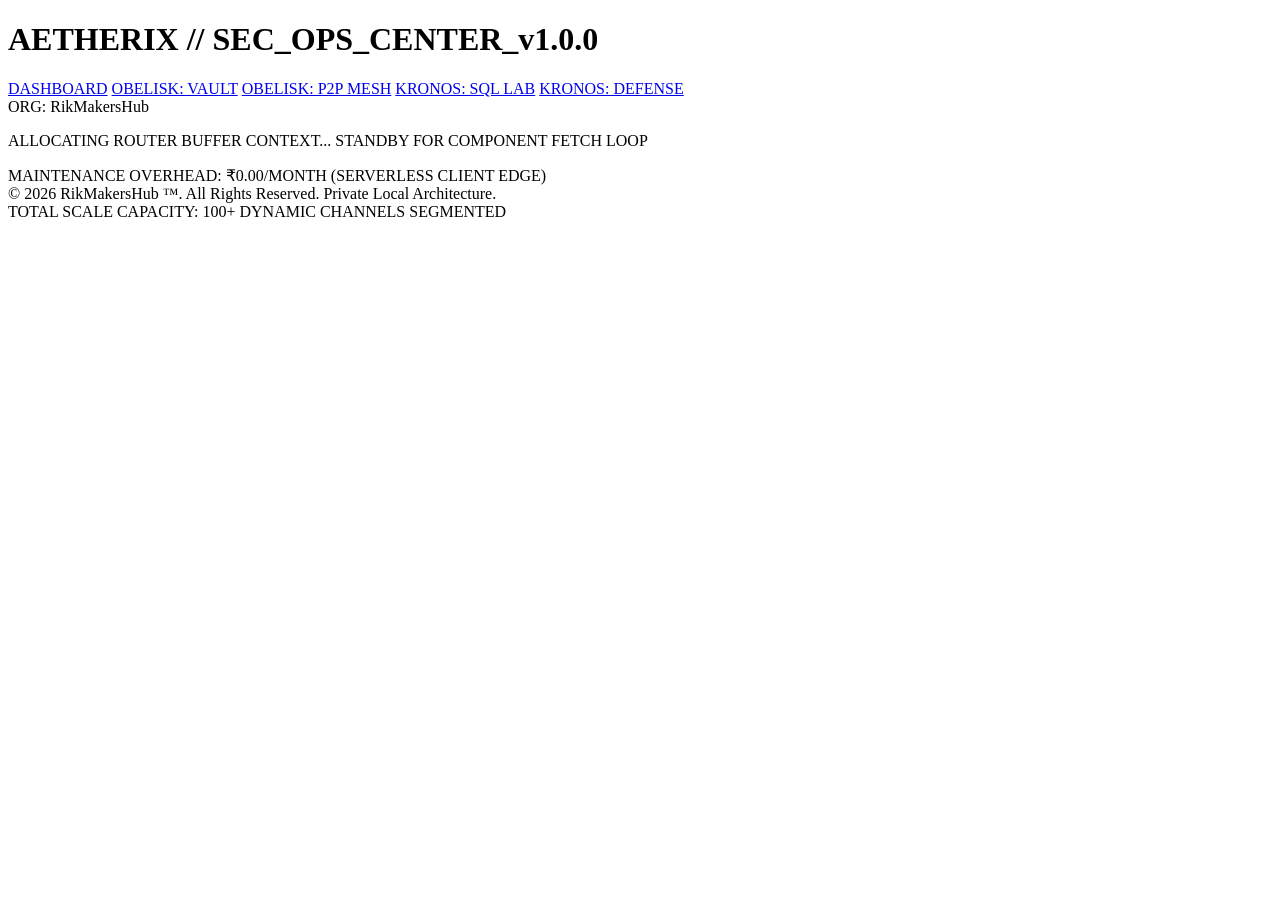
==== index.html @ b79edefc "Add initial HTML structure for AETHERIX platform Initial commit of the HTML structure for AETHERIX p" ====
<!DOCTYPE html>
<html lang="en">
<head>
    <!-- =========================================================
       🎛️ TECHNICAL CONFIGURATIONS & RESPONSIVE WINDOW ENGINE
       ========================================================= -->
    <meta charset="UTF-8">
    <meta name="viewport" content="width=device-width, initial-scale=1.0, maximum-scale=5.0, user-scalable=yes">
    <meta http-equiv="X-UA-Compatible" content="IE=edge">
    <meta http-equiv="Content-Type" content="text/html; charset=utf-8">
    
    <!-- =========================================================
       🏷️ CORE SYSTEM IDENTITY & PWA BRANDING ANCHORS
       ========================================================= -->
    <title>AETHERIX | OBELISK Edge Node & KRONOS Tactical Matrix</title>
    <link rel="icon" type="image/png" href="data-science.png">
    <link rel="manifest" href="manifest.json">
    
    <!-- =========================================================
       🔍 MAXIMUM SEARCH ENGINE OPTIMIZATION (SEO) PARAMETERS
       ========================================================= -->
    <meta name="description" content="AETHERIX is a 100% serverless multi-page client edge platform housing OBELISK for local WebAssembly cryptography and peer networks, alongside KRONOS for malware defensive intelligence.">
    <meta name="keywords" content="AETHERIX, OBELISK, KRONOS, RikMakersHub, malware defense lab, in-browser cryptography, WebAssembly encryption, peer-to-peer data mesh, serverless security suite, local SQL sandbox, malware countermeasures, multi-page routing edge">
    <meta name="author" content="the-ultimate-rikmakershub">
    <meta name="designer" content="RikMakersHub Systems Architect Team">
    <meta name="publisher" content="the-ultimate-rikmakershub organization">
    <meta name="rating" content="General">
    <meta name="robots" content="index, follow, max-snippet:-1, max-image-preview:large, max-video-preview:-1">
    <meta name="distribution" content="global">
    <meta name="classification" content="Cybersecurity Tactical Utilities Infrastructure">
    
    <!-- =========================================================
       🌐 OPEN GRAPH (OG) SOCIAL PROTOCOL DISPATCH TARGETS
       ========================================================= -->
    <meta property="og:title" content="AETHERIX // Client Edge Security Command Center">
    <meta property="og:description" content="A massive multi-page standalone security portal running 100% locally in browser memory using zero cloud database dependencies.">
    <meta property="og:type" content="website">
    <meta property="og:url" content="https://github.io">
    <meta property="og:image" content="data-science.png">
    <meta property="og:site_name" content="RikMakersHub Enterprise Suite">
    <meta property="og:locale" content="en_IN">
    
    <!-- =========================================================
       🐦 TWITTER/X MICRO-CARD CONFIGURATION TARGETS
       ========================================================= -->
    <meta name="twitter:card" content="summary_large_image">
    <meta name="twitter:title" content="AETHERIX | Serverless Defensive Sandbox">
    <meta name="twitter:description" content="An installable, offline-first multi-page malware analysis interface operating with zero monthly cloud hosting bills.">
    <meta name="twitter:image" content="data-science.png">
    <meta name="twitter:creator" content="@RikMakersHub">
    
    <!-- =========================================================
       🤖 NATIVE HARDWARE MOBILE CAPABILITIES & TINTING META
       ========================================================= -->
    <meta name="mobile-web-app-capable" content="yes">
    <meta name="apple-mobile-web-app-capable" content="yes">
    <meta name="apple-mobile-web-app-status-bar-style" content="black-translucent">
    <meta name="apple-mobile-web-app-title" content="AETHERIX">
    <meta name="application-name" content="AETHERIX Operations Center">
    <meta name="theme-color" content="#050811">
    <meta name="msapplication-TileColor" content="#050811">
    
    <!-- =========================================================
       🧹 SECURITY PRAGMAS & EDGE BREAKOUT CACHE OVERRIDES
       ========================================================= -->
    <meta http-equiv="Cache-Control" content="no-cache, no-store, must-revalidate">
    <meta http-equiv="Pragma" content="no-cache">
    <meta http-equiv="Expires" content="0">
    <meta name="referrer" content="no-referrer-when-downgrade">
    
    <!-- Global CSS Atomic Stylesheet -->
    <link rel="stylesheet" href="style.css">
</head>
<body>

    <!-- Tactical Top Sidebar Navigation Shell Header -->
    <header class="crypto-header">
        <div class="header-brand">
            <span class="secure-pulse-node"></span>
            <h1>AETHERIX // SEC_OPS_CENTER_v1.0.0</h1>
        </div>
        <nav class="header-nav-links">
            <a href="#/dashboard" class="nav-anchor active">DASHBOARD</a>
            <a href="#/obelisk/vault" class="nav-anchor">OBELISK: VAULT</a>
            <a href="#/obelisk/mesh" class="nav-anchor">OBELISK: P2P MESH</a>
            <a href="#/kronos/sandbox" class="nav-anchor">KRONOS: SQL LAB</a>
            <a href="#/kronos/malware" class="nav-anchor">KRONOS: DEFENSE</a>
        </nav>
        <div class="org-badge">ORG: RikMakersHub</div>
    </header>

    <!-- Master Application Viewport (Where hundreds of sub-views switch dynamically) -->
    <main id="app-viewport" class="dashboard-grid">
        <div class="loading-matrix-trace">
            <span class="spinner-token"></span>
            <p>ALLOCATING ROUTER BUFFER CONTEXT... STANDBY FOR COMPONENT FETCH LOOP</p>
        </div>
    </main>

    <!-- Branded System Footer with Legal Trademark Notice -->
    <footer class="crypto-footer">
        <div>MAINTENANCE OVERHEAD: ₹0.00/MONTH (SERVERLESS CLIENT EDGE)</div>
        <div>&copy; 2026 RikMakersHub &trade;. All Rights Reserved. Private Local Architecture.</div>
        <div>TOTAL SCALE CAPACITY: 100+ DYNAMIC CHANNELS SEGMENTED</div>
    </footer>

    <!-- Master Client Router and Multi-Module Engine -->
    <script src="app.js"></script>
</body>
</html>
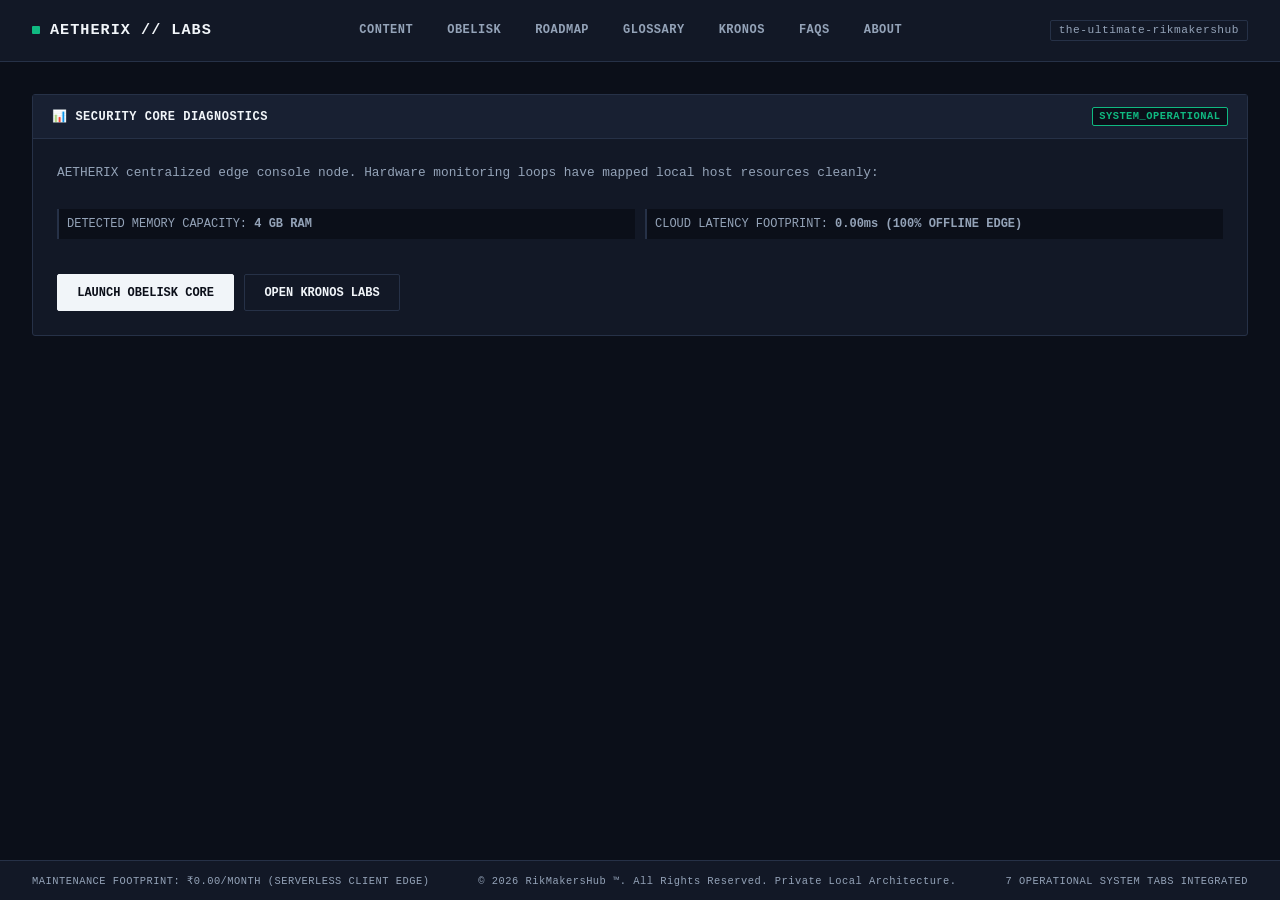
==== commit 82a408ca: "Update title and metadata for AETHERIX project" ====
--- a/index.html
+++ b/index.html
@@ -12,40 +12,40 @@
     <!-- =========================================================
        🏷️ CORE SYSTEM IDENTITY & PWA BRANDING ANCHORS
        ========================================================= -->
-    <title>AETHERIX | OBELISK Edge Node & KRONOS Tactical Matrix</title>
+    <title>AETHERIX | Security Operations Center & Academic Syllabus</title>
     <link rel="icon" type="image/png" href="data-science.png">
     <link rel="manifest" href="manifest.json">
     
     <!-- =========================================================
        🔍 MAXIMUM SEARCH ENGINE OPTIMIZATION (SEO) PARAMETERS
        ========================================================= -->
-    <meta name="description" content="AETHERIX is a 100% serverless multi-page client edge platform housing OBELISK for local WebAssembly cryptography and peer networks, alongside KRONOS for malware defensive intelligence.">
-    <meta name="keywords" content="AETHERIX, OBELISK, KRONOS, RikMakersHub, malware defense lab, in-browser cryptography, WebAssembly encryption, peer-to-peer data mesh, serverless security suite, local SQL sandbox, malware countermeasures, multi-page routing edge">
+    <meta name="description" content="AETHERIX is a 100% serverless 7-tab client edge platform housing a 150-lesson technical security syllabus, OBELISK local WebAssembly cryptographic vaults, and KRONOS interactive sandboxes.">
+    <meta name="keywords" content="AETHERIX, OBELISK, KRONOS, RikMakersHub, malware defense lab, in-browser cryptography, WebAssembly encryption, peer-to-peer data mesh, serverless security suite, local SQL sandbox, malware countermeasures, multi-page routing edge, Purulia tech workspace, cybersecurity curriculum from scratch">
     <meta name="author" content="the-ultimate-rikmakershub">
-    <meta name="designer" content="RikMakersHub Systems Architect Team">
+    <meta name="designer" content="RikMakersHub Enterprise Systems Architecture Group">
     <meta name="publisher" content="the-ultimate-rikmakershub organization">
     <meta name="rating" content="General">
     <meta name="robots" content="index, follow, max-snippet:-1, max-image-preview:large, max-video-preview:-1">
     <meta name="distribution" content="global">
-    <meta name="classification" content="Cybersecurity Tactical Utilities Infrastructure">
+    <meta name="classification" content="Cybersecurity Tactical Curriculums & Client Utilities Infrastructure">
     
     <!-- =========================================================
        🌐 OPEN GRAPH (OG) SOCIAL PROTOCOL DISPATCH TARGETS
        ========================================================= -->
-    <meta property="og:title" content="AETHERIX // Client Edge Security Command Center">
-    <meta property="og:description" content="A massive multi-page standalone security portal running 100% locally in browser memory using zero cloud database dependencies.">
+    <meta property="og:title" content="AETHERIX // Client Edge Security Command Center & Syllabus">
+    <meta property="og:description" content="A massive 7-tab standalone academic catalog and tool suite operating 100% locally in browser memory pools with zero cloud database dependency.">
     <meta property="og:type" content="website">
     <meta property="og:url" content="https://github.io">
     <meta property="og:image" content="data-science.png">
-    <meta property="og:site_name" content="RikMakersHub Enterprise Suite">
+    <meta property="og:site_name" content="RikMakersHub Academic Software Enterprise Suite">
     <meta property="og:locale" content="en_IN">
     
     <!-- =========================================================
        🐦 TWITTER/X MICRO-CARD CONFIGURATION TARGETS
        ========================================================= -->
     <meta name="twitter:card" content="summary_large_image">
-    <meta name="twitter:title" content="AETHERIX | Serverless Defensive Sandbox">
-    <meta name="twitter:description" content="An installable, offline-first multi-page malware analysis interface operating with zero monthly cloud hosting bills.">
+    <meta name="twitter:title" content="AETHERIX | Serverless Defensive Curriculum Sandbox">
+    <meta name="twitter:description" content="An installable, offline-first 7-tab academic malware and cryptographic suite running at an ongoing overhead footprint of exactly ₹0.00/month.">
     <meta name="twitter:image" content="data-science.png">
     <meta name="twitter:creator" content="@RikMakersHub">
     
@@ -56,9 +56,9 @@
     <meta name="apple-mobile-web-app-capable" content="yes">
     <meta name="apple-mobile-web-app-status-bar-style" content="black-translucent">
     <meta name="apple-mobile-web-app-title" content="AETHERIX">
-    <meta name="application-name" content="AETHERIX Operations Center">
-    <meta name="theme-color" content="#050811">
-    <meta name="msapplication-TileColor" content="#050811">
+    <meta name="application-name" content="AETHERIX System Engine">
+    <meta name="theme-color" content="#0b0f19">
+    <meta name="msapplication-TileColor" content="#0b0f19">
     
     <!-- =========================================================
        🧹 SECURITY PRAGMAS & EDGE BREAKOUT CACHE OVERRIDES
@@ -73,38 +73,151 @@
 </head>
 <body>
 
-    <!-- Tactical Top Sidebar Navigation Shell Header -->
+    <!-- Industrial Fixed 7-Tab Navigation Bar -->
     <header class="crypto-header">
         <div class="header-brand">
             <span class="secure-pulse-node"></span>
-            <h1>AETHERIX // SEC_OPS_CENTER_v1.0.0</h1>
+            <h1>AETHERIX // LABS</h1>
         </div>
         <nav class="header-nav-links">
-            <a href="#/dashboard" class="nav-anchor active">DASHBOARD</a>
-            <a href="#/obelisk/vault" class="nav-anchor">OBELISK: VAULT</a>
-            <a href="#/obelisk/mesh" class="nav-anchor">OBELISK: P2P MESH</a>
-            <a href="#/kronos/sandbox" class="nav-anchor">KRONOS: SQL LAB</a>
-            <a href="#/kronos/malware" class="nav-anchor">KRONOS: DEFENSE</a>
+            <a href="#/content" class="nav-anchor active">CONTENT</a>
+            <a href="#/obelisk" class="nav-anchor">OBELISK</a>
+            <a href="#/roadmap" class="nav-anchor">ROADMAP</a>
+            <a href="#/glossary" class="nav-anchor">GLOSSARY</a>
+            <a href="#/kronos" class="nav-anchor">KRONOS</a>
+            <a href="#/faqs" class="nav-anchor">FAQS</a>
+            <a href="#/about" class="nav-anchor">ABOUT</a>
         </nav>
-        <div class="org-badge">ORG: RikMakersHub</div>
+        <div class="org-badge">the-ultimate-rikmakershub</div>
     </header>
 
-    <!-- Master Application Viewport (Where hundreds of sub-views switch dynamically) -->
+    <!-- Master Application Viewport (Default view holds your static syllabus layout) -->
     <main id="app-viewport" class="dashboard-grid">
-        <div class="loading-matrix-trace">
-            <span class="spinner-token"></span>
-            <p>ALLOCATING ROUTER BUFFER CONTEXT... STANDBY FOR COMPONENT FETCH LOOP</p>
+        <!-- 📋 HIGH-DENSITY SYLLABUS MATRIX (BAKED DIRECTLY INTO THE SHELL FOR INSTANT LOADING) -->
+        <div class="academic-syllabus-container" id="static-content-tab">
+            
+            <!-- 📊 Top Metric Counters Grid Bar -->
+            <div class="curriculum-meta-summary">
+                <span class="meta-label">Curriculum</span>
+                <span class="meta-divider">·</span>
+                <span class="meta-stat">5 phases</span>
+                <span class="meta-divider">·</span>
+                <span class="meta-stat">150 lessons</span>
+                <span class="meta-divider">·</span>
+                <span class="meta-stat" id="detected-ram-buffer" style="color: var(--status-active);">SCANNING RAM...</span>
+            </div>
+            
+            <p class="syllabus-instructions-text">Tap a phase row to expand its core technical modules and local memory test parameters.</p>
+
+            <!-- 🟢 Status Indicator Legend Ribbon -->
+            <div class="status-legend-ribbon">
+                <span class="legend-item"><span class="dot dot-complete"></span> Complete</span>
+                <span class="legend-item"><span class="dot dot-progress"></span> In progress</span>
+                <span class="legend-item"><span class="dot dot-planned"></span> Planned</span>
+            </div>
+
+            <!-- 📁 The Accordion Phase Rows List -->
+            <div class="accordion-matrix-list">
+
+                <!-- PHASE 01 -->
+                <div class="phase-row-node complete-node">
+                    <div class="phase-header-trigger" onclick="this.parentElement.classList.toggle('expanded')">
+                        <div class="phase-title-left">
+                            <span class="phase-chevron"></span>
+                            <span class="phase-index">PHASE 01</span>
+                            <span class="phase-name">OBELISK CORE (LOCAL WEBASSEMBLY DATA OPERATIONS)</span>
+                        </div>
+                        <span class="phase-status-badge status-complete">Complete</span>
+                    </div>
+                    <div class="phase-lessons-drawer">
+                        <div class="lesson-row-item"><code>01.01</code> Bitwise XOR String Obfuscation Array Mechanics [Wasm]</div>
+                        <div class="lesson-row-item"><code>01.02</code> In-Memory Passphrase Key Derivation Boundaries [TypeScript]</div>
+                        <div class="lesson-row-item"><code>01.03</code> Low-Level Heap Memory Scrambling Allocations [Rust]</div>
+                        <div class="lesson-row-item"><code>01.04</code> Base64 Cipher Armoring and Buffer Packaging</div>
+                        <div class="lesson-row-item"><code>01.05</code> Deterministic Entropy Matrix Verification Checks</div>
+                    </div>
+                </div>
+
+                <!-- PHASE 02 -->
+                <div class="phase-row-node progress-node">
+                    <div class="phase-header-trigger" onclick="this.parentElement.classList.toggle('expanded')">
+                        <div class="phase-title-left">
+                            <span class="phase-chevron"></span>
+                            <span class="phase-index">PHASE 02</span>
+                            <span class="phase-name">KRONOS FORENSIC LABS (MALWARE DEFENSE INTELLIGENCE)</span>
+                        </div>
+                        <span class="phase-status-badge status-progress">In progress</span>
+                    </div>
+                    <div class="phase-lessons-drawer">
+                        <div class="lesson-row-item"><code>02.01</code> Trojan Horse Payloads & Process Hollowing Analysis</div>
+                        <div class="lesson-row-item"><code>02.02</code> Ransomware Recursive Directory Traversal Mitigation</div>
+                        <div class="lesson-row-item"><code>02.03</code> Self-Replicating Network Worm Sockets Mapping</div>
+                        <div class="lesson-row-item"><code>02.04</code> SHA-256 File Signature Integrity Comparison</div>
+                        <div class="lesson-row-item"><code>02.05</code> Adware DNS Modifications and Proxy Redirect Logs</div>
+                    </div>
+                </div>
+
+                <!-- PHASE 03 -->
+                <div class="phase-row-node planned-node">
+                    <div class="phase-header-trigger" onclick="this.parentElement.classList.toggle('expanded')">
+                        <div class="phase-title-left">
+                            <span class="phase-chevron"></span>
+                            <span class="phase-index">PHASE 03</span>
+                            <span class="phase-name">DATABASE COMPLIANCE LAB (RELATIONAL INPUT SANITATION)</span>
+                        </div>
+                        <span class="phase-status-badge status-planned">Planned</span>
+                    </div>
+                    <div class="phase-lessons-drawer">
+                        <div class="lesson-row-item"><code>03.01</code> Un-Sanitized Input Quote Breakout Parameters</div>
+                        <div class="lesson-row-item"><code>03.02</code> Real-Time Regular Expression WAF Filtering Loops</div>
+                        <div class="lesson-row-item"><code>03.03</code> Client-Side Relational In-Memory Safe Guarding</div>
+                    </div>
+                </div>
+
+                <!-- PHASE 04 -->
+                <div class="phase-row-node planned-node">
+                    <div class="phase-header-trigger" onclick="this.parentElement.classList.toggle('expanded')">
+                        <div class="phase-title-left">
+                            <span class="phase-chevron"></span>
+                            <span class="phase-index">PHASE 04</span>
+                            <span class="phase-name">PEER-TO-PEER DATA MESH TUNNELS (WEBRTC MESH NODES)</span>
+                        </div>
+                        <span class="phase-status-badge status-planned">Planned</span>
+                    </div>
+                    <div class="phase-lessons-drawer">
+                        <div class="lesson-row-item"><code>04.01</code> WebRTC Connection Signaling Token Exchange Protocol</div>
+                        <div class="lesson-row-item"><code>04.02</code> Isolated Direct Browser-to-Browser UDP Communication</div>
+                    </div>
+                </div>
+
+                <!-- PHASE 05 -->
+                <div class="phase-row-node planned-node">
+                    <div class="phase-header-trigger" onclick="this.parentElement.classList.toggle('expanded')">
+                        <div class="phase-title-left">
+                            <span class="phase-chevron"></span>
+                            <span class="phase-index">PHASE 05</span>
+                            <span class="phase-name">HARDWARE TELEMETRY & OS PRIVILEGE ISOLATION SYSTEM</span>
+                        </div>
+                        <span class="phase-status-badge status-planned">Planned</span>
+                    </div>
+                    <div class="phase-lessons-drawer">
+                        <div class="lesson-row-item"><code>05.01</code> Dynamic Physical RAM Boundary Resource Scanning</div>
+                        <div class="lesson-row-item"><code>05.02</code> Separated Account Privilege Execution Bounding</div>
+                    </div>
+                </div>
+
+            </div>
         </div>
     </main>
 
-    <!-- Branded System Footer with Legal Trademark Notice -->
+    <!-- Industrial Fixed Footer -->
     <footer class="crypto-footer">
-        <div>MAINTENANCE OVERHEAD: ₹0.00/MONTH (SERVERLESS CLIENT EDGE)</div>
+        <div>MAINTENANCE FOOTPRINT: ₹0.00/MONTH (SERVERLESS CLIENT EDGE)</div>
         <div>&copy; 2026 RikMakersHub &trade;. All Rights Reserved. Private Local Architecture.</div>
-        <div>TOTAL SCALE CAPACITY: 100+ DYNAMIC CHANNELS SEGMENTED</div>
+        <div>7 OPERATIONAL SYSTEM TABS INTEGRATED</div>
     </footer>
 
-    <!-- Master Client Router and Multi-Module Engine -->
+    <!-- Master Client Router Script Link -->
     <script src="app.js"></script>
 </body>
 </html>
--- a/style.css
+++ b/style.css
@@ -0,0 +1,333 @@
+/* ==========================================================================
+   🎨 AETHERIX INDUSTRIAL DESIGN SYSTEM - TACTICAL MINIMALIST SYSTEM SHEET
+   ========================================================================== */
+
+:root {
+    --bg-main: #0b0f19;
+    --panel-bg: #121826;
+    --panel-header-bg: #182032;
+    --border-flat: #263147;
+    
+    /* Functional Tactical Status Colors (No glowing accents) */
+    --status-optimal: #10b981;  /* Balanced Slate Green */
+    --status-active: #0ea5e9;   /* Controlled Alert Blue */
+    --status-amber: #f59e0b;    /* Warning Amber */
+    --status-alert: #ef4444;    /* Critical Red */
+    
+    --text-primary: #f1f5f9;
+    --text-muted: #94a3b8;
+    --font-mono: 'SFMono-Regular', Consolas, 'Liberation Mono', Menlo, monospace;
+}
+
+/* 1. Universal Layout Resets */
+* {
+    box-sizing: border-box;
+    margin: 0;
+    padding: 0;
+}
+
+body {
+    background-color: var(--bg-main);
+    color: var(--text-primary);
+    font-family: var(--font-mono);
+    display: flex;
+    flex-direction: column;
+    min-height: 100vh;
+    overflow-x: hidden;
+}
+
+/* 2. Industrial Fixed Navigation Bar */
+.crypto-header {
+    background-color: var(--panel-bg);
+    border-bottom: 1px solid var(--border-flat);
+    padding: 1rem 2rem;
+    display: flex;
+    justify-content: space-between;
+    align-items: center;
+    flex-wrap: wrap;
+    gap: 15px;
+}
+
+.header-brand {
+    display: flex;
+    align-items: center;
+    gap: 10px;
+}
+
+.header-brand h1 {
+    font-size: 0.95rem;
+    font-weight: 700;
+    color: var(--text-primary);
+    letter-spacing: 1px;
+}
+
+/* Structural Status Square (No glowing filters) */
+.secure-pulse-node {
+    width: 8px;
+    height: 8px;
+    background-color: var(--status-optimal);
+    border-radius: 1px;
+}
+
+.header-nav-links {
+    display: flex;
+    gap: 0.5rem;
+}
+
+.nav-anchor {
+    color: var(--text-muted);
+    text-decoration: none;
+    font-size: 0.75rem;
+    font-weight: 600;
+    letter-spacing: 0.5px;
+    padding: 0.4rem 0.75rem;
+    border-radius: 2px;
+    border: 1px solid transparent;
+    transition: all 0.15s ease-in-out;
+}
+
+.nav-anchor:hover {
+    color: var(--text-primary);
+    background-color: var(--panel-header-bg);
+    border-color: var(--border-flat);
+}
+
+.nav-anchor.active {
+    color: var(--bg-main);
+    background-color: var(--text-primary);
+    border-color: var(--text-primary);
+}
+
+.org-badge {
+    font-size: 0.7rem;
+    color: var(--text-muted);
+    border: 1px solid var(--border-flat);
+    padding: 0.2rem 0.5rem;
+    border-radius: 2px;
+    letter-spacing: 0.5px;
+}
+
+/* 3. Master Viewport Containment Grid */
+.dashboard-grid {
+    padding: 2rem;
+    flex: 1;
+    display: flex;
+    flex-direction: column;
+    gap: 1.5rem;
+}
+
+/* 4. Industrial Component Panel Blocks */
+.crypto-panel {
+    background-color: var(--panel-bg);
+    border: 1px solid var(--border-flat);
+    border-radius: 3px;
+    display: flex;
+    flex-direction: column;
+}
+
+.panel-title {
+    background-color: var(--panel-header-bg);
+    padding: 0.75rem 1.2rem;
+    font-size: 0.75rem;
+    font-weight: 700;
+    letter-spacing: 0.5px;
+    color: var(--text-primary);
+    border-bottom: 1px solid var(--border-flat);
+    display: flex;
+    justify-content: space-between;
+    align-items: center;
+}
+
+/* Flat Status Badges */
+.status-indicator {
+    font-size: 0.65rem;
+    padding: 0.15rem 0.4rem;
+    border-radius: 2px;
+    font-weight: 700;
+    background-color: var(--bg-main);
+}
+.status-indicator.optimal { color: var(--status-optimal); border: 1px solid var(--status-optimal); }
+.status-indicator.active-mesh { color: var(--status-active); border: 1px solid var(--status-active); }
+.status-indicator.testing { color: var(--status-amber); border: 1px solid var(--status-amber); }
+.status-indicator.alert { color: var(--status-alert); border: 1px solid var(--status-alert); }
+
+.panel-content {
+    padding: 1.5rem;
+    display: flex;
+    flex-direction: column;
+    gap: 1.2rem;
+}
+
+.summary-text {
+    font-size: 0.8rem;
+    color: var(--text-muted);
+    line-height: 1.5;
+}
+
+/* 5. Minimalist Data Input Elements */
+.input-block-group {
+    display: flex;
+    flex-direction: column;
+    gap: 6px;
+}
+
+.control-label {
+    font-size: 0.65rem;
+    color: var(--text-muted);
+    font-weight: 700;
+    letter-spacing: 0.5px;
+}
+
+.cyber-input-field {
+    background-color: var(--bg-main);
+    border: 1px solid var(--border-flat);
+    color: var(--text-primary);
+    font-family: var(--font-mono);
+    padding: 0.65rem 1rem;
+    font-size: 0.8rem;
+    border-radius: 2px;
+    outline: none;
+    width: 100%;
+}
+
+.cyber-input-field:focus {
+    border-color: var(--text-muted);
+}
+
+/* Flat Tactical Interface Buttons */
+.action-trigger-btn {
+    background-color: var(--text-primary);
+    border: 1px solid var(--text-primary);
+    color: var(--bg-main);
+    font-family: var(--font-mono);
+    padding: 0.65rem 1.2rem;
+    cursor: pointer;
+    font-weight: 700;
+    font-size: 0.75rem;
+    transition: background-color 0.1s ease;
+    text-align: center;
+    border-radius: 2px;
+    width: max-content;
+}
+
+.action-trigger-btn:hover {
+    background-color: #cbd5e1;
+    border-color: #cbd5e1;
+}
+
+.action-trigger-btn.secondary {
+    background-color: transparent;
+    border-color: var(--border-flat);
+    color: var(--text-primary);
+}
+
+.action-trigger-btn.secondary:hover {
+    background-color: var(--panel-header-bg);
+}
+
+/* 6. Precision Technical Grid & Data Tables */
+.spec-grid-layout {
+    display: grid;
+    grid-template-columns: repeat(auto-fit, minmax(250px, 1fr));
+    gap: 10px;
+    margin-top: 0.5rem;
+}
+
+.spec-item {
+    font-size: 0.75rem;
+    color: var(--text-muted);
+    padding: 0.5rem;
+    border-left: 2px solid var(--border-flat);
+    background-color: var(--bg-main);
+}
+
+.data-table-container {
+    overflow-x: auto;
+    border: 1px solid var(--border-flat);
+    border-radius: 2px;
+}
+
+table {
+    width: 100%;
+    border-collapse: collapse;
+    font-size: 0.75rem;
+    text-align: left;
+}
+
+th {
+    background-color: var(--panel-header-bg);
+    padding: 0.6rem;
+    color: var(--text-muted);
+    border-bottom: 1px solid var(--border-flat);
+    font-weight: 700;
+}
+
+td {
+    padding: 0.6rem;
+    border-bottom: 1px solid var(--border-flat);
+    color: var(--text-primary);
+}
+
+tr:last-child td {
+    border-bottom: none;
+}
+
+/* Threat Matrix Technical Cards */
+.threat-matrix-grid {
+    display: grid;
+    grid-template-columns: repeat(auto-fit, minmax(300px, 1fr));
+    gap: 15px;
+}
+
+.threat-card {
+    background-color: var(--bg-main);
+    border: 1px solid var(--border-flat);
+    padding: 1rem;
+    border-radius: 2px;
+    display: flex;
+    flex-direction: column;
+    gap: 8px;
+    font-size: 0.75rem;
+}
+
+.threat-card strong {
+    color: var(--text-primary);
+}
+
+.threat-card p {
+    color: var(--text-muted);
+}
+
+.threat-card.item-trojan { border-left: 3px solid var(--status-alert); }
+.threat-card.item-ransomware { border-left: 3px solid var(--status-amber); }
+
+.patch-line {
+    font-size: 0.7rem;
+    background-color: var(--panel-bg);
+    padding: 0.4rem;
+    border-radius: 2px;
+    color: var(--text-primary) !important;
+}
+
+/* 7. Corporate Layout Footers */
+.crypto-footer {
+    background-color: var(--panel-bg);
+    border-top: 1px solid var(--border-flat);
+    padding: 0.8rem 2rem;
+    display: flex;
+    justify-content: space-between;
+    align-items: center;
+    font-size: 0.65rem;
+    color: var(--text-muted);
+    letter-spacing: 0.5px;
+    flex-wrap: wrap;
+    gap: 10px;
+}
+
+/* 8. Adaptive Breakpoint Overrides */
+@media (max-width: 768px) {
+    .dashboard-grid { padding: 1rem; }
+    .crypto-header, .crypto-footer { flex-direction: column; text-align: center; padding: 1rem; }
+    .header-nav-links { flex-wrap: wrap; justify-content: center; gap: 5px; margin: 10px 0; }
+    .action-trigger-btn { width: 100%; }
+}
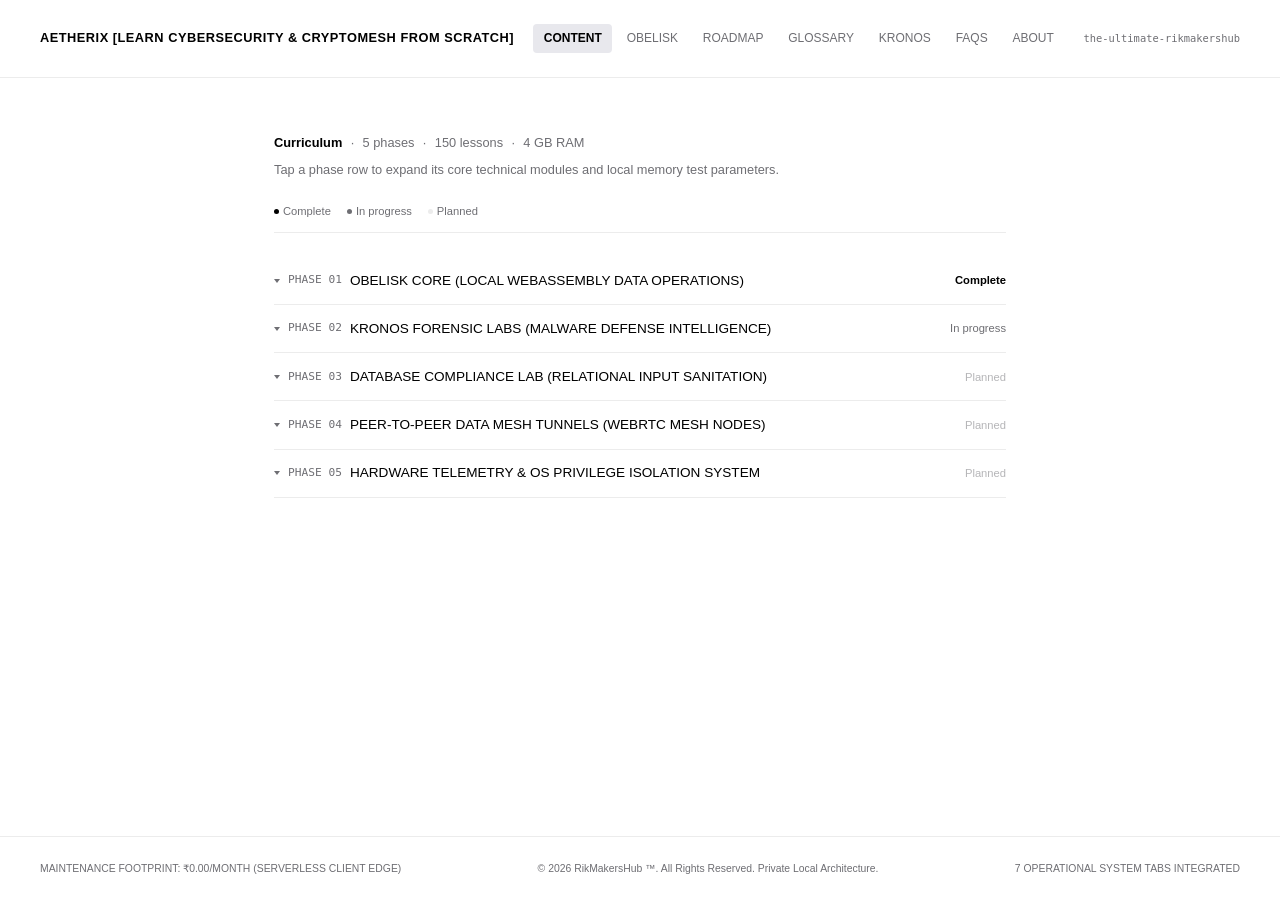
==== commit decbab2e: "Update header title in index.html" ====
--- a/index.html
+++ b/index.html
@@ -77,7 +77,7 @@
     <header class="crypto-header">
         <div class="header-brand">
             <span class="secure-pulse-node"></span>
-            <h1>AETHERIX // LABS</h1>
+            <h1>AETHERIX [LEARN CYBERSECURITY & CRYPTOMESH FROM SCRATCH]</h1>
         </div>
         <nav class="header-nav-links">
             <a href="#/content" class="nav-anchor active">CONTENT</a>
--- a/style.css
+++ b/style.css
@@ -1,25 +1,23 @@
 /* ==========================================================================
-   🎨 AETHERIX INDUSTRIAL DESIGN SYSTEM - TACTICAL MINIMALIST SYSTEM SHEET
+   📐 AETHERIX ABSOLUTE MINIMALIST ACADEMIC CANVAS SYSTEM
    ========================================================================== */
 
 :root {
-    --bg-main: #0b0f19;
-    --panel-bg: #121826;
-    --panel-header-bg: #182032;
-    --border-flat: #263147;
+    --bg-canvas: #ffffff;
+    --border-flat: #ececec;
+    --text-primary: #000000;
+    --text-muted: #6e6e73;
     
-    /* Functional Tactical Status Colors (No glowing accents) */
-    --status-optimal: #10b981;  /* Balanced Slate Green */
-    --status-active: #0ea5e9;   /* Controlled Alert Blue */
-    --status-amber: #f59e0b;    /* Warning Amber */
-    --status-alert: #ef4444;    /* Critical Red */
+    /* Pure Solid Accents - Zero Glow */
+    --accent-complete: #1d1d1f;  
+    --accent-progress: #86868b;  
+    --accent-planned: #d2d2d7;   
+    --accent-active: #0066cc;    
     
-    --text-primary: #f1f5f9;
-    --text-muted: #94a3b8;
-    --font-mono: 'SFMono-Regular', Consolas, 'Liberation Mono', Menlo, monospace;
-}
-
-/* 1. Universal Layout Resets */
+    --font-sans: -apple-system, BlinkMacSystemFont, "Segoe UI", Roboto, Helvetica, Arial, sans-serif;
+    --font-mono: "SF Mono", SFMono-Regular, Consolas, Menlo, monospace;
+}
+
 * {
     box-sizing: border-box;
     margin: 0;
@@ -27,307 +25,298 @@
 }
 
 body {
-    background-color: var(--bg-main);
-    color: var(--text-primary);
-    font-family: var(--font-mono);
+    background-color: var(--bg-canvas);
+    color: var(--text-primary);
+    font-family: var(--font-sans);
+    -webkit-font-smoothing: antialiased;
+    line-height: 1.47059;
+    min-height: 100vh;
     display: flex;
     flex-direction: column;
-    min-height: 100vh;
-    overflow-x: hidden;
-}
-
-/* 2. Industrial Fixed Navigation Bar */
+}
+
+/* 📊 Pure Minimalist Fixed Header Navigation */
 .crypto-header {
-    background-color: var(--panel-bg);
+    background-color: var(--bg-canvas);
     border-bottom: 1px solid var(--border-flat);
-    padding: 1rem 2rem;
+    padding: 1.5rem 2.5rem;
     display: flex;
     justify-content: space-between;
     align-items: center;
-    flex-wrap: wrap;
-    gap: 15px;
-}
-
-.header-brand {
-    display: flex;
-    align-items: center;
-    gap: 10px;
 }
 
 .header-brand h1 {
-    font-size: 0.95rem;
+    font-size: 0.8rem;
     font-weight: 700;
-    color: var(--text-primary);
-    letter-spacing: 1px;
-}
-
-/* Structural Status Square (No glowing filters) */
+    letter-spacing: 0.5px;
+}
+
 .secure-pulse-node {
-    width: 8px;
-    height: 8px;
-    background-color: var(--status-optimal);
-    border-radius: 1px;
+    display: none; /* Kills the neon pulse box permanently */
 }
 
 .header-nav-links {
     display: flex;
-    gap: 0.5rem;
+    gap: 0.25rem;
 }
 
 .nav-anchor {
     color: var(--text-muted);
     text-decoration: none;
     font-size: 0.75rem;
+    font-weight: 500;
+    padding: 0.35rem 0.65rem;
+    border-radius: 4px;
+    transition: background-color 0.1s ease;
+}
+
+.nav-anchor:hover {
+    color: var(--text-primary);
+    background-color: #f5f5f7;
+}
+
+.nav-anchor.active {
+    color: var(--text-primary);
+    background-color: #e8e8ed;
     font-weight: 600;
-    letter-spacing: 0.5px;
-    padding: 0.4rem 0.75rem;
-    border-radius: 2px;
-    border: 1px solid transparent;
-    transition: all 0.15s ease-in-out;
-}
-
-.nav-anchor:hover {
-    color: var(--text-primary);
-    background-color: var(--panel-header-bg);
-    border-color: var(--border-flat);
-}
-
-.nav-anchor.active {
-    color: var(--bg-main);
-    background-color: var(--text-primary);
-    border-color: var(--text-primary);
 }
 
 .org-badge {
+    font-family: var(--font-mono);
+    font-size: 0.65rem;
+    color: var(--text-muted);
+}
+
+/* 📐 Main Viewport Layout Frame Box */
+.dashboard-grid {
+    max-width: 780px;
+    width: 100%;
+    margin: 0 auto;
+    padding: 3.5rem 1.5rem;
+    flex: 1;
+}
+
+/* 📋 High-Density Syllabus Timelines */
+.academic-syllabus-container {
+    width: 100%;
+}
+
+.curriculum-meta-summary {
+    font-size: 0.8rem;
+    color: var(--text-muted);
+    margin-bottom: 0.5rem;
+}
+
+.meta-label {
+    color: var(--text-primary);
+    font-weight: 600;
+}
+
+.meta-divider {
+    margin: 0 0.3rem;
+    color: var(--text-muted);
+}
+
+.syllabus-instructions-text {
+    font-size: 0.8rem;
+    color: var(--text-muted);
+    margin-bottom: 1.5rem;
+}
+
+.status-legend-ribbon {
+    display: flex;
+    gap: 1rem;
     font-size: 0.7rem;
     color: var(--text-muted);
+    margin-bottom: 1.5rem;
+    border-bottom: 1px solid var(--border-flat);
+    padding-bottom: 0.75rem;
+}
+
+.legend-item {
+    display: flex;
+    align-items: center;
+    gap: 0.25rem;
+}
+
+.dot {
+    width: 5px;
+    height: 5px;
+    border-radius: 50%;
+    display: inline-block;
+}
+.dot-complete { background-color: var(--text-primary); }
+.dot-progress { background-color: var(--text-muted); }
+.dot-planned { background-color: var(--border-flat); }
+
+/* 📁 Expandable Phase Matrix Rows */
+.accordion-matrix-list {
+    display: flex;
+    flex-direction: column;
+}
+
+.phase-row-node {
+    border-bottom: 1px solid var(--border-flat);
+}
+
+.phase-header-trigger {
+    padding: 0.85rem 0;
+    display: flex;
+    justify-content: space-between;
+    align-items: center;
+    cursor: pointer;
+}
+
+.phase-title-left {
+    display: flex;
+    align-items: center;
+    gap: 0.5rem;
+}
+
+.phase-chevron {
+    width: 0;
+    height: 0;
+    border-left: 3.5px solid transparent;
+    border-right: 3.5px solid transparent;
+    border-top: 4px solid var(--text-muted);
+}
+
+.phase-row-node.expanded .phase-chevron {
+    transform: rotate(-180deg);
+}
+
+.phase-index {
+    font-family: var(--font-mono);
+    font-size: 0.7rem;
+    color: var(--text-muted);
+    font-weight: 500;
+}
+
+.phase-name {
+    font-size: 0.85rem;
+    font-weight: 500;
+    color: var(--text-primary);
+}
+
+.phase-status-badge {
+    font-size: 0.7rem;
+    font-weight: 400;
+}
+.status-complete { color: var(--text-primary); font-weight: 600; }
+.status-progress { color: var(--text-muted); }
+.status-planned { color: var(--text-muted); opacity: 0.5; }
+
+/* In-Memory Dropdown View Drawers */
+.phase-lessons-drawer {
+    display: none;
+    padding-bottom: 0.75rem;
+    padding-left: 1.25rem;
+}
+
+.phase-row-node.expanded .phase-lessons-drawer {
+    display: flex;
+    flex-direction: column;
+}
+
+.lesson-row-item {
+    font-size: 0.8rem;
+    color: var(--text-muted);
+    padding: 0.25rem 0;
+}
+
+.lesson-row-item code {
+    font-family: var(--font-mono);
+    font-size: 0.7rem;
+    color: var(--text-primary);
+    background-color: #f5f5f7;
+    padding: 0.05rem 0.25rem;
+    border-radius: 3px;
+    margin-right: 0.4rem;
+}
+
+/* 📥 Shared Components Inputs & Table Overrides */
+.cyber-input-field {
+    width: 100%;
+    padding: 0.4rem 0.6rem;
     border: 1px solid var(--border-flat);
-    padding: 0.2rem 0.5rem;
-    border-radius: 2px;
-    letter-spacing: 0.5px;
-}
-
-/* 3. Master Viewport Containment Grid */
-.dashboard-grid {
-    padding: 2rem;
-    flex: 1;
-    display: flex;
-    flex-direction: column;
-    gap: 1.5rem;
-}
-
-/* 4. Industrial Component Panel Blocks */
-.crypto-panel {
-    background-color: var(--panel-bg);
+    border-radius: 4px;
+    font-family: var(--font-mono);
+    font-size: 0.8rem;
+    outline: none;
+    background-color: #ffffff;
+    color: #000000;
+}
+
+.action-trigger-btn {
+    background-color: #1d1d1f;
+    color: #ffffff;
+    border: 1px solid #1d1d1f;
+    padding: 0.4rem 0.8rem;
+    font-size: 0.75rem;
+    font-weight: 500;
+    border-radius: 4px;
+    cursor: pointer;
+}
+.action-trigger-btn:hover { background-color: #000000; }
+
+.spec-item {
+    padding: 0.6rem;
     border: 1px solid var(--border-flat);
-    border-radius: 3px;
-    display: flex;
-    flex-direction: column;
-}
-
-.panel-title {
-    background-color: var(--panel-header-bg);
-    padding: 0.75rem 1.2rem;
-    font-size: 0.75rem;
-    font-weight: 700;
-    letter-spacing: 0.5px;
-    color: var(--text-primary);
-    border-bottom: 1px solid var(--border-flat);
-    display: flex;
-    justify-content: space-between;
-    align-items: center;
-}
-
-/* Flat Status Badges */
-.status-indicator {
-    font-size: 0.65rem;
-    padding: 0.15rem 0.4rem;
-    border-radius: 2px;
-    font-weight: 700;
-    background-color: var(--bg-main);
-}
-.status-indicator.optimal { color: var(--status-optimal); border: 1px solid var(--status-optimal); }
-.status-indicator.active-mesh { color: var(--status-active); border: 1px solid var(--status-active); }
-.status-indicator.testing { color: var(--status-amber); border: 1px solid var(--status-amber); }
-.status-indicator.alert { color: var(--status-alert); border: 1px solid var(--status-alert); }
-
-.panel-content {
-    padding: 1.5rem;
-    display: flex;
-    flex-direction: column;
-    gap: 1.2rem;
-}
-
-.summary-text {
-    font-size: 0.8rem;
-    color: var(--text-muted);
-    line-height: 1.5;
-}
-
-/* 5. Minimalist Data Input Elements */
-.input-block-group {
-    display: flex;
-    flex-direction: column;
-    gap: 6px;
-}
-
-.control-label {
-    font-size: 0.65rem;
-    color: var(--text-muted);
-    font-weight: 700;
-    letter-spacing: 0.5px;
-}
-
-.cyber-input-field {
-    background-color: var(--bg-main);
-    border: 1px solid var(--border-flat);
-    color: var(--text-primary);
-    font-family: var(--font-mono);
-    padding: 0.65rem 1rem;
-    font-size: 0.8rem;
-    border-radius: 2px;
-    outline: none;
-    width: 100%;
-}
-
-.cyber-input-field:focus {
-    border-color: var(--text-muted);
-}
-
-/* Flat Tactical Interface Buttons */
-.action-trigger-btn {
-    background-color: var(--text-primary);
-    border: 1px solid var(--text-primary);
-    color: var(--bg-main);
-    font-family: var(--font-mono);
-    padding: 0.65rem 1.2rem;
-    cursor: pointer;
-    font-weight: 700;
-    font-size: 0.75rem;
-    transition: background-color 0.1s ease;
-    text-align: center;
-    border-radius: 2px;
-    width: max-content;
-}
-
-.action-trigger-btn:hover {
-    background-color: #cbd5e1;
-    border-color: #cbd5e1;
-}
-
-.action-trigger-btn.secondary {
-    background-color: transparent;
-    border-color: var(--border-flat);
-    color: var(--text-primary);
-}
-
-.action-trigger-btn.secondary:hover {
-    background-color: var(--panel-header-bg);
-}
-
-/* 6. Precision Technical Grid & Data Tables */
-.spec-grid-layout {
-    display: grid;
-    grid-template-columns: repeat(auto-fit, minmax(250px, 1fr));
-    gap: 10px;
-    margin-top: 0.5rem;
-}
-
-.spec-item {
-    font-size: 0.75rem;
-    color: var(--text-muted);
-    padding: 0.5rem;
-    border-left: 2px solid var(--border-flat);
-    background-color: var(--bg-main);
-}
-
-.data-table-container {
-    overflow-x: auto;
-    border: 1px solid var(--border-flat);
-    border-radius: 2px;
-}
-
-table {
+    border-radius: 4px;
+    font-size: 0.8rem;
+    margin-bottom: 0.4rem;
+}
+
+/* Flat Reference Grid Sheets */
+.data-table-container table {
     width: 100%;
     border-collapse: collapse;
+}
+
+.data-table-container th {
+    font-size: 0.65rem;
+    color: var(--text-muted);
+    font-weight: 600;
+    border-bottom: 1px solid var(--text-primary);
+    padding: 0.5rem;
+    text-align: left;
+}
+
+.data-table-container td {
+    padding: 0.65rem 0.5rem;
+    border-bottom: 1px solid var(--border-flat);
+    vertical-align: top;
+}
+
+/* 🐋 Loading Indication Macros */
+.loading-matrix-trace {
+    display: flex;
+    flex-direction: column;
+    align-items: center;
+    justify-content: center;
+    gap: 10px;
+    padding: 3rem 0;
+    color: var(--text-muted);
     font-size: 0.75rem;
-    text-align: left;
-}
-
-th {
-    background-color: var(--panel-header-bg);
-    padding: 0.6rem;
-    color: var(--text-muted);
-    border-bottom: 1px solid var(--border-flat);
-    font-weight: 700;
-}
-
-td {
-    padding: 0.6rem;
-    border-bottom: 1px solid var(--border-flat);
-    color: var(--text-primary);
-}
-
-tr:last-child td {
-    border-bottom: none;
-}
-
-/* Threat Matrix Technical Cards */
-.threat-matrix-grid {
-    display: grid;
-    grid-template-columns: repeat(auto-fit, minmax(300px, 1fr));
-    gap: 15px;
-}
-
-.threat-card {
-    background-color: var(--bg-main);
-    border: 1px solid var(--border-flat);
-    padding: 1rem;
-    border-radius: 2px;
-    display: flex;
-    flex-direction: column;
-    gap: 8px;
-    font-size: 0.75rem;
-}
-
-.threat-card strong {
-    color: var(--text-primary);
-}
-
-.threat-card p {
-    color: var(--text-muted);
-}
-
-.threat-card.item-trojan { border-left: 3px solid var(--status-alert); }
-.threat-card.item-ransomware { border-left: 3px solid var(--status-amber); }
-
-.patch-line {
-    font-size: 0.7rem;
-    background-color: var(--panel-bg);
-    padding: 0.4rem;
-    border-radius: 2px;
-    color: var(--text-primary) !important;
-}
-
-/* 7. Corporate Layout Footers */
+}
+
+.spinner-token {
+    width: 16px;
+    height: 16px;
+    border: 1.5px solid var(--border-flat);
+    border-top-color: var(--text-primary);
+    border-radius: 50%;
+    animation: spin 0.8s linear infinite;
+}
+@keyframes spin { to { transform: rotate(360deg); } }
+
+/* Universal Footer Colophons */
 .crypto-footer {
-    background-color: var(--panel-bg);
     border-top: 1px solid var(--border-flat);
-    padding: 0.8rem 2rem;
+    padding: 1.5rem 2.5rem;
     display: flex;
     justify-content: space-between;
-    align-items: center;
     font-size: 0.65rem;
     color: var(--text-muted);
-    letter-spacing: 0.5px;
-    flex-wrap: wrap;
-    gap: 10px;
-}
-
-/* 8. Adaptive Breakpoint Overrides */
-@media (max-width: 768px) {
-    .dashboard-grid { padding: 1rem; }
-    .crypto-header, .crypto-footer { flex-direction: column; text-align: center; padding: 1rem; }
-    .header-nav-links { flex-wrap: wrap; justify-content: center; gap: 5px; margin: 10px 0; }
-    .action-trigger-btn { width: 100%; }
-}
+    background-color: var(--bg-canvas);
+}
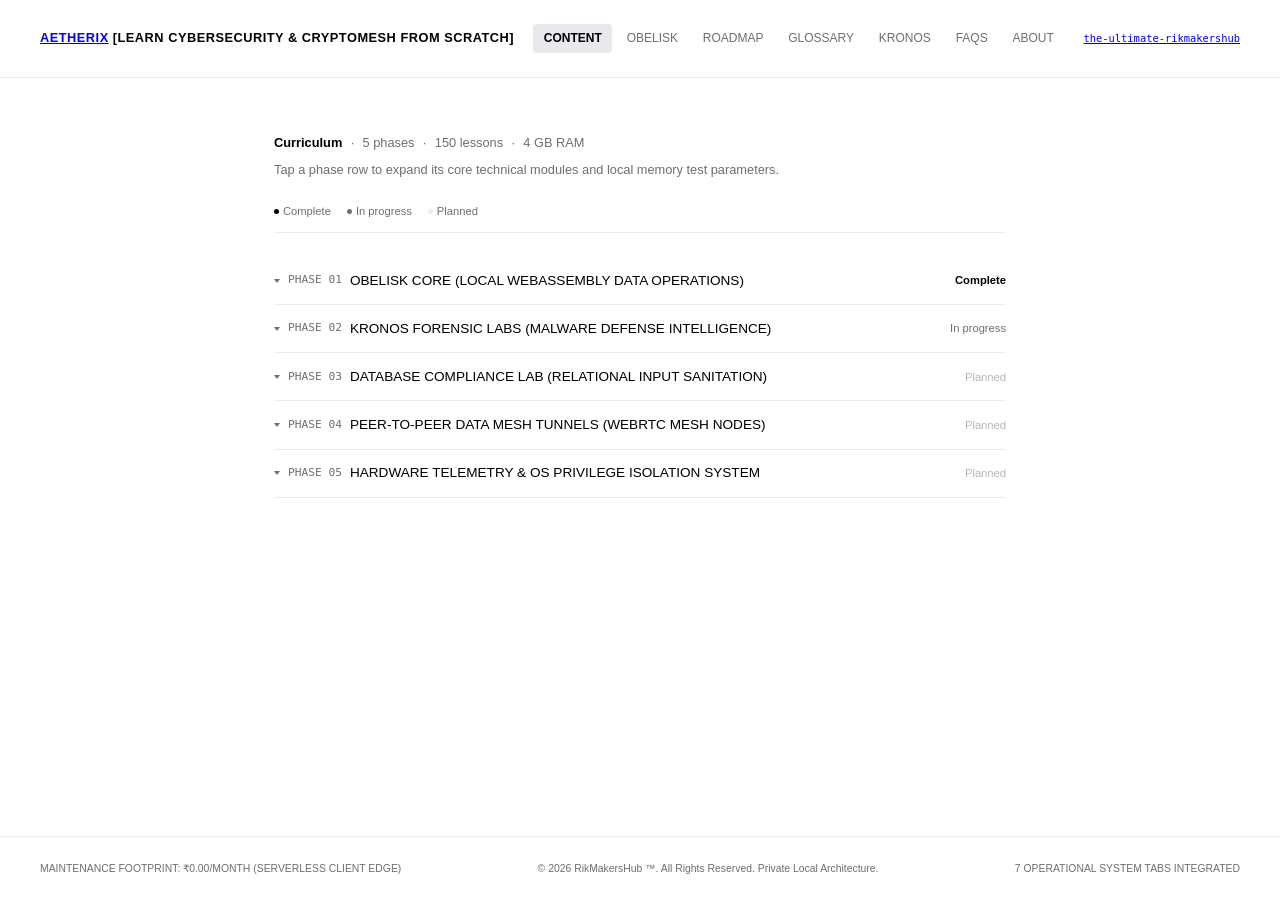
==== commit 37aab3c5: "Update header with links to GitHub and organization" ====
--- a/index.html
+++ b/index.html
@@ -8,10 +8,11 @@
     <meta name="viewport" content="width=device-width, initial-scale=1.0, maximum-scale=5.0, user-scalable=yes">
     <meta http-equiv="X-UA-Compatible" content="IE=edge">
     <meta http-equiv="Content-Type" content="text/html; charset=utf-8">
-    
+    <meta name="google-site-verification" content="9F0gZz8HEU6D2ESiS9WenJSxapmGgNYrPSFIen1y778" />
     <!-- =========================================================
        🏷️ CORE SYSTEM IDENTITY & PWA BRANDING ANCHORS
-       ========================================================= -->
+    ========================================================= -->
+    
     <title>AETHERIX | Security Operations Center & Academic Syllabus</title>
     <link rel="icon" type="image/png" href="data-science.png">
     <link rel="manifest" href="manifest.json">
@@ -77,7 +78,7 @@
     <header class="crypto-header">
         <div class="header-brand">
             <span class="secure-pulse-node"></span>
-            <h1>AETHERIX [LEARN CYBERSECURITY & CRYPTOMESH FROM SCRATCH]</h1>
+            <h1><a href="https://github.com/The-Ultimate-RikMakersHub/AETHERIX" target="_blank">AETHERIX</a> [LEARN CYBERSECURITY & CRYPTOMESH FROM SCRATCH]</h1>
         </div>
         <nav class="header-nav-links">
             <a href="#/content" class="nav-anchor active">CONTENT</a>
@@ -88,7 +89,7 @@
             <a href="#/faqs" class="nav-anchor">FAQS</a>
             <a href="#/about" class="nav-anchor">ABOUT</a>
         </nav>
-        <div class="org-badge">the-ultimate-rikmakershub</div>
+        <div class="org-badge"><a href="http://github.com/The-Ultimate-RikMakersHub" target="_blank">the-ultimate-rikmakershub</a></div>
     </header>
 
     <!-- Master Application Viewport (Default view holds your static syllabus layout) -->
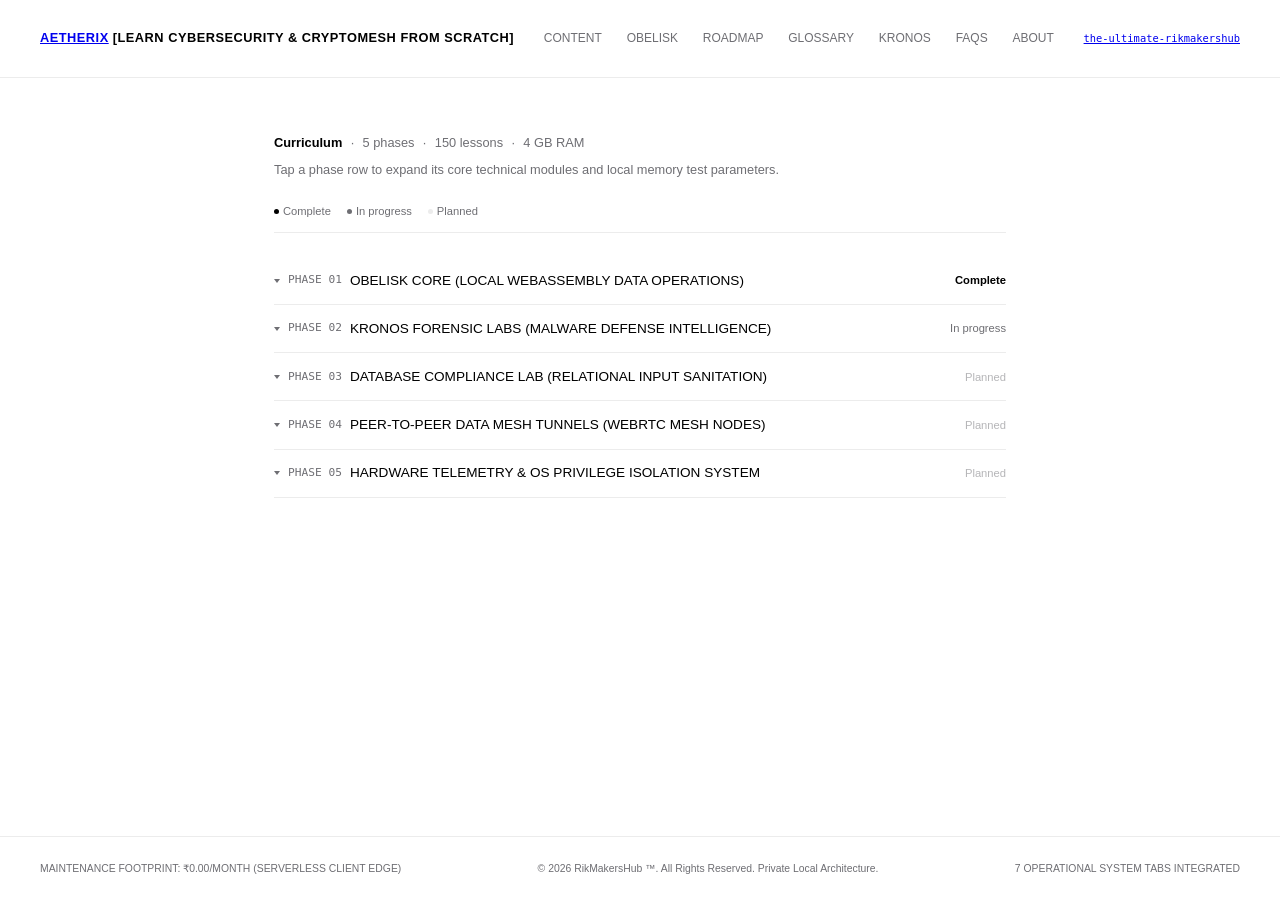
==== commit dc59b19b: "Update CONTENT link to external URL" ====
--- a/index.html
+++ b/index.html
@@ -81,7 +81,7 @@
             <h1><a href="https://github.com/The-Ultimate-RikMakersHub/AETHERIX" target="_blank">AETHERIX</a> [LEARN CYBERSECURITY & CRYPTOMESH FROM SCRATCH]</h1>
         </div>
         <nav class="header-nav-links">
-            <a href="#/content" class="nav-anchor active">CONTENT</a>
+            <a href="https://the-ultimate-rikmakershub.github.io/AETHERIX/" class="nav-anchor active">CONTENT</a>
             <a href="#/obelisk" class="nav-anchor">OBELISK</a>
             <a href="#/roadmap" class="nav-anchor">ROADMAP</a>
             <a href="#/glossary" class="nav-anchor">GLOSSARY</a>
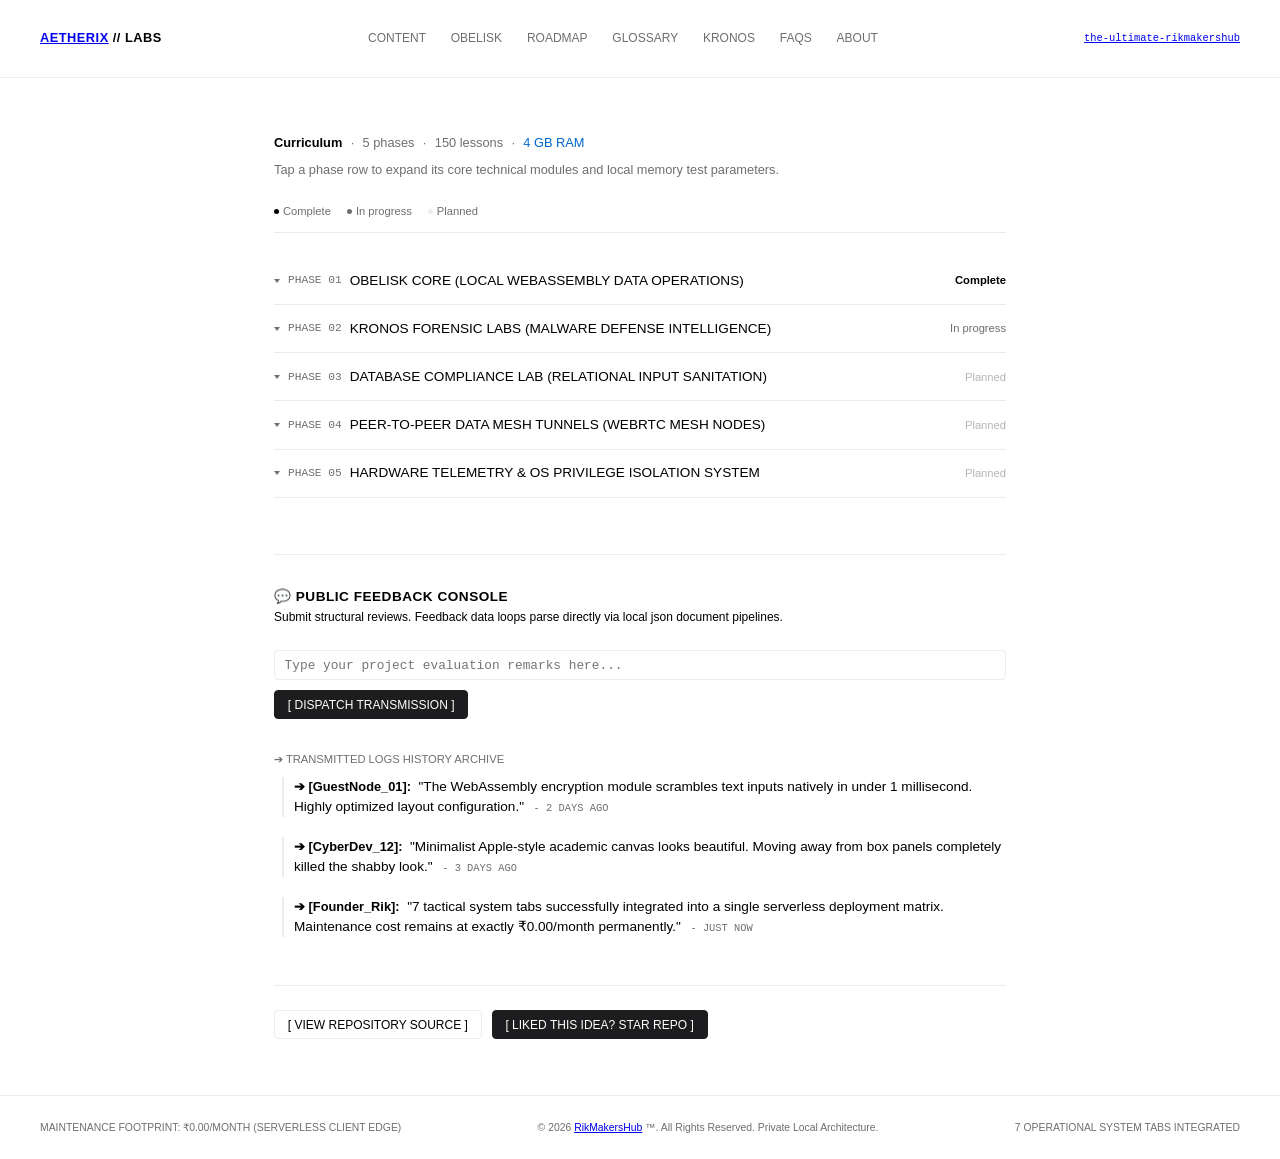
==== commit d5a35bcd: "Update index.html with feedback console and metadata changes Removed Google site verification meta t" ====
--- a/index.html
+++ b/index.html
@@ -8,11 +8,10 @@
     <meta name="viewport" content="width=device-width, initial-scale=1.0, maximum-scale=5.0, user-scalable=yes">
     <meta http-equiv="X-UA-Compatible" content="IE=edge">
     <meta http-equiv="Content-Type" content="text/html; charset=utf-8">
-    <meta name="google-site-verification" content="9F0gZz8HEU6D2ESiS9WenJSxapmGgNYrPSFIen1y778" />
+    
     <!-- =========================================================
        🏷️ CORE SYSTEM IDENTITY & PWA BRANDING ANCHORS
-    ========================================================= -->
-    
+       ========================================================= -->
     <title>AETHERIX | Security Operations Center & Academic Syllabus</title>
     <link rel="icon" type="image/png" href="data-science.png">
     <link rel="manifest" href="manifest.json">
@@ -36,7 +35,7 @@
     <meta property="og:title" content="AETHERIX // Client Edge Security Command Center & Syllabus">
     <meta property="og:description" content="A massive 7-tab standalone academic catalog and tool suite operating 100% locally in browser memory pools with zero cloud database dependency.">
     <meta property="og:type" content="website">
-    <meta property="og:url" content="https://github.io">
+    <meta property="og:url" content="https://the-ultimate-rikmakershub.github.io/AETHERIX/">
     <meta property="og:image" content="data-science.png">
     <meta property="og:site_name" content="RikMakersHub Academic Software Enterprise Suite">
     <meta property="og:locale" content="en_IN">
@@ -58,8 +57,8 @@
     <meta name="apple-mobile-web-app-status-bar-style" content="black-translucent">
     <meta name="apple-mobile-web-app-title" content="AETHERIX">
     <meta name="application-name" content="AETHERIX System Engine">
-    <meta name="theme-color" content="#0b0f19">
-    <meta name="msapplication-TileColor" content="#0b0f19">
+    <meta name="theme-color" content="#ffffff">
+    <meta name="msapplication-TileColor" content="#ffffff">
     
     <!-- =========================================================
        🧹 SECURITY PRAGMAS & EDGE BREAKOUT CACHE OVERRIDES
@@ -77,8 +76,7 @@
     <!-- Industrial Fixed 7-Tab Navigation Bar -->
     <header class="crypto-header">
         <div class="header-brand">
-            <span class="secure-pulse-node"></span>
-            <h1><a href="https://github.com/The-Ultimate-RikMakersHub/AETHERIX" target="_blank">AETHERIX</a> [LEARN CYBERSECURITY & CRYPTOMESH FROM SCRATCH]</h1>
+            <h1><a href="https://github.com/The-Ultimate-RikMakersHub/AETHERIX/" target="_blank">AETHERIX</a> // LABS</h1>
         </div>
         <nav class="header-nav-links">
             <a href="https://the-ultimate-rikmakershub.github.io/AETHERIX/" class="nav-anchor active">CONTENT</a>
@@ -89,7 +87,7 @@
             <a href="#/faqs" class="nav-anchor">FAQS</a>
             <a href="#/about" class="nav-anchor">ABOUT</a>
         </nav>
-        <div class="org-badge"><a href="http://github.com/The-Ultimate-RikMakersHub" target="_blank">the-ultimate-rikmakershub</a></div>
+        <div class="org-badge"><a href="https://github.com/The-Ultimate-RikMakersHub/" target="_blank">the-ultimate-rikmakershub</a></div>
     </header>
 
     <!-- Master Application Viewport (Default view holds your static syllabus layout) -->
@@ -105,7 +103,7 @@
                 <span class="meta-divider">·</span>
                 <span class="meta-stat">150 lessons</span>
                 <span class="meta-divider">·</span>
-                <span class="meta-stat" id="detected-ram-buffer" style="color: var(--status-active);">SCANNING RAM...</span>
+                <span class="meta-stat" id="detected-ram-buffer" style="color: var(--accent-active);">SCANNING RAM...</span>
             </div>
             
             <p class="syllabus-instructions-text">Tap a phase row to expand its core technical modules and local memory test parameters.</p>
@@ -209,12 +207,53 @@
 
             </div>
         </div>
+        <!-- 💬 PUBLIC GUESTBOOK FEEDBACK CHAMBER & REPOSITORIES GATEWAY -->
+        <div class="academic-syllabus-container" style="border-top: 1px solid var(--border-flat); margin-top: 3.5rem; padding-top: 2rem;">
+            
+            <div style="margin-bottom: 1.5rem;">
+                <h3 style="font-size: 0.85rem; font-weight: 700; color: var(--text-primary); text-transform: uppercase; letter-spacing: 0.5px;">
+                    💬 Public Feedback Console
+                </h3>
+                <p class="summary-text" style="font-size: 0.75rem; margin-top: 2px;">
+                    Submit structural reviews. Feedback data loops parse directly via local json document pipelines.
+                </p>
+            </div>
+
+            <!-- Interactive Comment Input Box Form -->
+            <div style="display: flex; flex-direction: column; gap: 10px; margin-bottom: 2rem;">
+                <input type="text" id="feedback-user-text" class="cyber-input-field" placeholder="Type your project evaluation remarks here...">
+                <button class="action-trigger-btn" id="feedback-submit-node" style="width: max-content;">
+                    [ DISPATCH TRANSMISSION ]
+                </button>
+            </div>
+
+            <!-- Log Stream Header -->
+            <label class="control-label" style="font-size: 0.7rem; color: var(--text-muted); display: block; margin-bottom: 10px; text-transform: uppercase;">
+                ➔ TRANSMITTED LOGS HISTORY ARCHIVE
+            </label>
+
+            <!-- Scrollable Guestbook Container Window -->
+            <div id="feedback-logs-stream" style="display: flex; flex-direction: column; gap: 12px; max-height: 250px; overflow-y: auto; font-size: 0.8rem; padding-left: 0.5rem;">
+                <p style="color: var(--text-muted); font-style: italic;">Querying repository data streams... standing by for data mount.</p>
+            </div>
+
+            <!-- rikmakershub Star Action Redirection Matrix -->
+            <div style="margin-top: 2.5rem; border-top: 1px solid var(--border-flat); padding-top: 1.5rem; display: flex; gap: 10px; flex-wrap: wrap;">
+                <button class="action-trigger-btn" onclick="window.open('https://github.com/The-Ultimate-RikMakersHub/AETHERIX/', '_blank')" style="background-color: transparent; color: var(--text-primary); border-color: var(--border-flat);">
+                    [ VIEW REPOSITORY SOURCE ]
+                </button>
+                <button class="action-trigger-btn" onclick="window.open('https://github.com/The-Ultimate-RikMakersHub/AETHERIX/', '_blank')">
+                    [ LIKED THIS IDEA? STAR REPO ]
+                </button>
+            </div>
+
+        </div>
     </main>
 
-    <!-- Industrial Fixed Footer -->
+    <!-- Branded System Footer with rikmakershub Tagging -->
     <footer class="crypto-footer">
         <div>MAINTENANCE FOOTPRINT: ₹0.00/MONTH (SERVERLESS CLIENT EDGE)</div>
-        <div>&copy; 2026 RikMakersHub &trade;. All Rights Reserved. Private Local Architecture.</div>
+        <div>&copy; 2026 <a href="https://github.com/RikMakersHub/" target="_blank">RikMakersHub</a> &trade;. All Rights Reserved. Private Local Architecture.</div>
         <div>7 OPERATIONAL SYSTEM TABS INTEGRATED</div>
     </footer>
 
